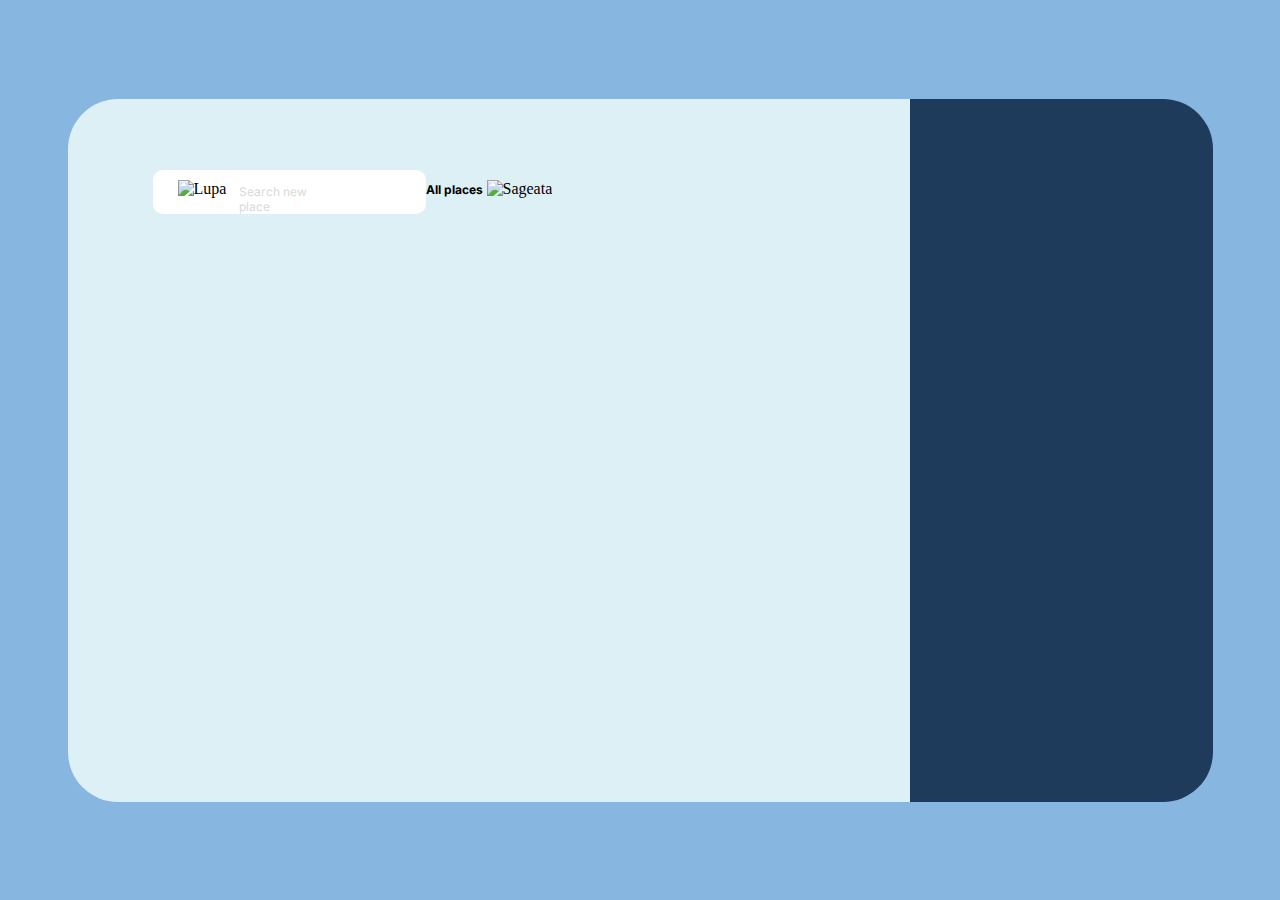
==== index.html @ c31c9fed "removed folder" ====
<!DOCTYPE html>
<html lang="en">
<head>
    <meta charset="UTF-8">
    <meta http-equiv="X-UA-Compatible" content="IE=edge">
    <meta name="viewport" content="width=device-width, initial-scale=1.0">
    <link rel="stylesheet" href="./style.css">
    <title>Wheather App</title>
</head>
<body>


    <div class="background">
        <div class="main">
            <div class="left">
                <div class="Nav">
                 <div class="Placeholder">
                    <img src="resurse/Vector.svg" alt="Lupa" class="Lupa">
                    <p>Search new place</p>

                </div>
                <div class="AP">
                   <p>All places</p> 
                   <img src="resurse/sageata.svg" alt="Sageata">
                </div>
               </div>
                        <!-- <input type="text" placeholder="&nbsp;&nbsp;&nbsp;&nbsp;&nbsp;&nbsp;&nbsp;Search new place"> -->
                <!--<div class="WF">
                    <p>Wheather Forecast</p>
                </div>-->
            </div>

                  
            <div class="right">

            </div>
        </div>
    </div>
</body>
</html>
---- style.css ----
@import url('https://fonts.googleapis.com/css2?family=Inter:wght@200&display=swap');

.background{
    display: flex;
    background-color:#87B6E1 ;
    width:100vw;
    height:100vh;
        justify-content:center;
        align-items: center;

}


body{
    margin:0;
}



.main{
    display: flex;
    width: 1145px;
    height: 703px;
    border-radius: 20px;

}
.right{
    background-color: #1F3B5B;
    flex:0.4;
    border-top-right-radius: 50px;
    border-bottom-right-radius: 50px ;
    
}

.left{
    background-color: #DDF0F5;
    flex:1;
    border-top-left-radius: 50px;
    border-bottom-left-radius: 50px;
    display: flex;
    gap: 24px;
    justify-content: flex-start;
    padding-left: 85px;
    padding-top: 71px;
    

}

  .Placeholder{
    display: flex;  
    background-color: white;
    width: 273px;
    height: 44px;
    border-radius: 10px;
    align-items:center;
    flex-direction: row;
  }

  .Placeholder p{
    font-family: 'Inter';
      width: 101px;
      height: 15px;
      font-size: 12px;
      font-style: normal;
      color: #D9D9D9;
  }

  .Placeholder:hover {
    border: 1px solid #87B6E1;
    
}

.Placeholder img{
    padding-left: 25px;
    padding-right: 13px;
    height: 23px;
}

  /*.Lupa{
   width: 23px;
   height: 23px;
  }*/

.Nav{
    display: flex;
    align-items: baseline;
}

  .AP{
      display: inline;
      height: fit-content;
      display: inline;
      flex-direction: row;
  }

  .AP p{
      display: inline;
    font-family: 'Inter';
      margin: 0;
      font-size: 12px;
      font-weight: 700;
      width: fit-content;
      height: fit-content;
      
  }
  
  .AP img{
    justify-content: flex-end;
    width: 10px;
    height: 5.9px;
  }

  .WF{

    font-style: normal;
    font-weight: 400;
    font-size: 24px;
    line-height: 29px;
  }

  
  @import url('https://fonts.googleapis.com/css2?family=Inter:wght@200&display=swap');
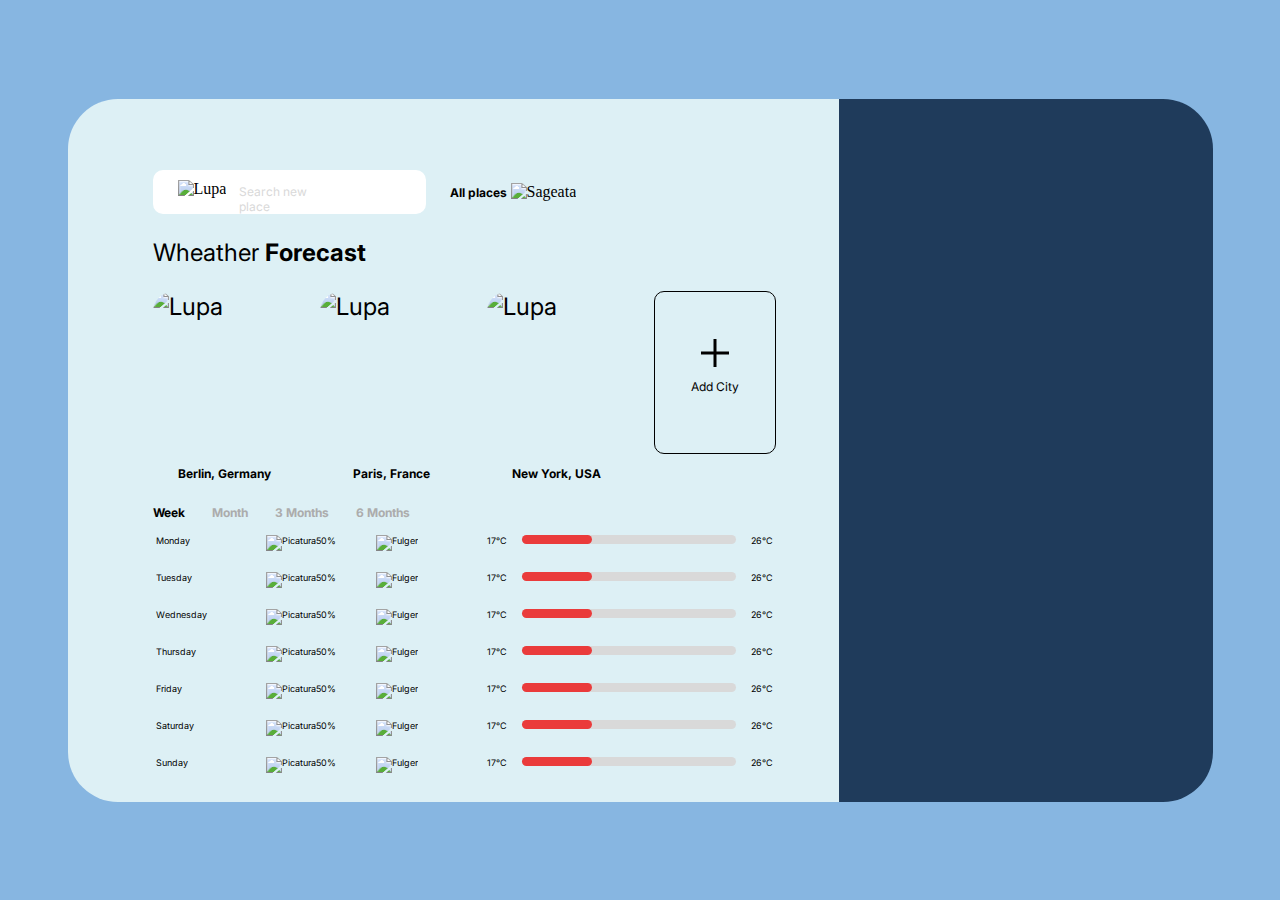
==== commit 919b9e05: "third commit" ====
--- a/index.html
+++ b/index.html
@@ -24,12 +24,187 @@
                    <img src="resurse/sageata.svg" alt="Sageata">
                 </div>
                </div>
-                        <!-- <input type="text" placeholder="&nbsp;&nbsp;&nbsp;&nbsp;&nbsp;&nbsp;&nbsp;Search new place"> -->
-                <!--<div class="WF">
-                    <p>Wheather Forecast</p>
-                </div>-->
+                       
+               <div class="WF">
+                
+                <div>
+                    <p>Wheather <strong>Forecast</strong></p>
+                </div>
+
+                     <div class="Images">
+
+                        <img src="resurse/City.svg" alt="Lupa">
+                        <img src="resurse/City.svg" alt="Lupa">
+                        <img src="resurse/City.svg" alt="Lupa">
+                        <div class="Plus">
+                            <svg width="28" height="28" viewBox="0 0 28 28" fill="none" xmlns="http://www.w3.org/2000/svg">
+                                <path d="M12.5 28V15.5H0V12.5H12.5V0H15.5V12.5H28V15.5H15.5V28H12.5Z" fill="black"/>
+                                </svg>
+                                
+                             <p>Add City</p>
+                       
+                        </div>  
+                     </div>   
+                        
+                        <div class="City">
+                        <p>Berlin, Germany</p>
+                        <p>Paris, France</p>
+                        <p>New York, USA</p>
+                        </div>
+                    
+                </div>
+
+                <div class="Buttons">
+                        <p class="Week">Week</p>
+                        <p>Month</p>
+                        <p>3 Months</p>
+                        <p>6 Months</p>
+                </div>
+
+
+                <div class="Table">
+
+                <table>
+
+                     <tr>
+                        <td>
+                            Monday
+                        </td>
+                        <td class="Picatura">  
+                            <img src="resurse/Picatura.svg" alt="Picatura">
+                            50%
+                        </td>
+                        <td>
+                            <img src="resurse/Fulger.svg" alt="Fulger">
+                        </td> 
+
+                        <td class="grade"> 
+                            17°C
+                            <div class="Rectangle"> <div class="Rectangle2"></div></div>
+                           
+                            26°C
+                        </td>
+                    </tr>
+                    <tr>
+                        <td>
+                            Tuesday
+                        </td>
+                        <td>  
+                            <img src="resurse/Picatura.svg" alt="Picatura">
+                            50%
+                        </td>
+                        <td>
+                            <img src="resurse/Fulger.svg" alt="Fulger">
+                        </td> 
+
+                        <td class="grade"> 
+                            17°C
+                            <div class="Rectangle"> <div class="Rectangle2"></div></div>
+                           
+                            26°C
+                        </td>
+                    </tr>
+                    <tr>
+                        <td>
+                            Wednesday
+                        </td>
+                        <td>  
+                            <img src="resurse/Picatura.svg" alt="Picatura">
+                            50%
+                        </td>
+                        <td>
+                            <img src="resurse/Fulger.svg" alt="Fulger">
+                        </td> 
+
+                        <td class="grade"> 
+                            17°C
+                            <div class="Rectangle"><div class="Rectangle2"></div></div>
+                            
+                            26°C
+                        </td>
+                    </tr>
+                    <tr>
+                        <td>
+                            Thursday
+                        </td>
+                        <td>  
+                            <img src="resurse/Picatura.svg" alt="Picatura">
+                            50%
+                        </td>
+                        <td>
+                            <img src="resurse/Fulger.svg" alt="Fulger">
+                        </td> 
+
+                        <td class="grade"> 
+                            17°C
+                            <div class="Rectangle"><div class="Rectangle2"></div></div>
+                            
+                            26°C
+                        </td>
+                    </tr>
+                    <tr>
+                        <td>
+                           Friday
+                        </td>
+                        <td>  
+                            <img src="resurse/Picatura.svg" alt="Picatura">
+                            50%
+                        </td>
+                        <td>
+                            <img src="resurse/Fulger.svg" alt="Fulger">
+                        </td> 
+
+                        <td class="grade"> 
+                            17°C
+                            <div class="Rectangle"> <div class="Rectangle2"></div></div>
+                           
+                            26°C
+                        </td>
+                    </tr>
+                    <tr>
+                        <td>
+                           Saturday
+                        </td>
+                        <td>  
+                            <img src="resurse/Picatura.svg" alt="Picatura">
+                            50%
+                        </td>
+                        <td>
+                            <img src="resurse/Fulger.svg" alt="Fulger">
+                        </td> 
+
+                        <td class="grade"> 
+                            17°C
+                            <div class="Rectangle"> <div class="Rectangle2"></div></div>
+                           
+                            26°C
+                        </td>
+                    </tr>
+                    <tr>
+                        <td>
+                            Sunday
+                        </td>
+                        <td>  
+                            <img src="resurse/Picatura.svg" alt="Picatura">
+                            50%
+                        </td>
+                        <td>
+                            <img src="resurse/Fulger.svg" alt="Fulger">
+                        </td> 
+
+                        <td class="grade"> 
+                            17°C
+                            <div class="Rectangle"><div class="Rectangle2"></div></div>
+                            
+                            26°C
+                        </td>
+                    </tr>
+                </table>
+
             </div>
-
+            </div>
+
+            
                   
             <div class="right">
 
--- a/style.css
+++ b/style.css
@@ -1,4 +1,6 @@
 @import url('https://fonts.googleapis.com/css2?family=Inter:wght@200&display=swap');
+@import url('https://fonts.googleapis.com/css2?family=Inter:wght@200;700&display=swap');
+@import url('https://fonts.googleapis.com/css2?family=Inter:wght@200;400;700&display=swap');
 
 .background{
     display: flex;
@@ -26,7 +28,7 @@
 }
 .right{
     background-color: #1F3B5B;
-    flex:0.4;
+    flex:0.6;
     border-top-right-radius: 50px;
     border-bottom-right-radius: 50px ;
     
@@ -38,11 +40,12 @@
     border-top-left-radius: 50px;
     border-bottom-left-radius: 50px;
     display: flex;
-    gap: 24px;
-    justify-content: flex-start;
+    
     padding-left: 85px;
     padding-top: 71px;
-    
+    padding-right: 63px;
+    flex-direction:column;
+    column-gap: 27px;
 
 }
 
@@ -66,8 +69,8 @@
   }
 
   .Placeholder:hover {
+
     border: 1px solid #87B6E1;
-    
 }
 
 .Placeholder img{
@@ -83,42 +86,186 @@
 
 .Nav{
     display: flex;
-    align-items: baseline;
+    align-items: center;
+    height: fit-content;
+    width: fit-content;
 }
 
   .AP{
-      display: inline;
+    display:flex;
+    justify-content: center;
       height: fit-content;
       display: inline;
-      flex-direction: row;
+      padding-left: 24px;
   }
 
   .AP p{
-      display: inline;
-    font-family: 'Inter';
+    display: inline;
+      font-family: 'Inter';
       margin: 0;
       font-size: 12px;
-      font-weight: 700;
+      font-weight: bold;
       width: fit-content;
       height: fit-content;
-      
+  
   }
   
   .AP img{
-    justify-content: flex-end;
     width: 10px;
     height: 5.9px;
   }
 
   .WF{
-
+    font-family: 'Inter';
     font-style: normal;
     font-weight: 400;
     font-size: 24px;
-    line-height: 29px;
-  }
-
-  
-  @import url('https://fonts.googleapis.com/css2?family=Inter:wght@200&display=swap');
-
-  +    
+  }
+
+.Images{
+  display:flex;
+  justify-content:space-between;
+  align-items: center;
+}
+
+  .Images img{
+    width:140px;
+    height:161px;
+    border-radius:20px;
+  }
+
+  .Images img:hover{
+    transform:scale(1.1);
+    cursor:pointer;
+  }
+
+.Plus{
+  display: flex;
+  align-items:center;
+  justify-content: center;
+  flex-flow: column wrap;
+  width: 120px;
+  height:161px; 
+  border: 1px solid black;
+  border-radius: 10px;
+
+}
+
+.Plus img{
+  height:28px;
+  width: 28px;
+}
+
+.Plus p{
+  font-family: 'Inter';
+  font-size: 12px;
+}
+
+.Plus:hover {
+  border-color: #6ea7e8;
+  color: #6ea7e8;
+  cursor:pointer;
+ 
+}
+
+.Plus:hover svg path {
+  fill: #6ea7e8;
+}
+
+.City{
+  display:flex;
+  justify-content: space-between;
+  font-size: 12px;
+  font-weight:700;
+  padding-left:25px;
+  padding-right: 175px;
+  
+}
+
+
+
+
+.Buttons{
+  display:flex;
+  font-family:'Inter';
+  font-size:12px;
+  gap:27px;
+  font-weight: 700;color:#ACACAC;
+  margin: 0px;
+}
+
+.Buttons p:hover{
+  color:black;
+  cursor:pointer;
+}
+
+.Buttons p:nth-of-type(1) {
+  color: black;
+  font-weight: 700;
+  
+}
+.Buttons p:hover .Week{
+  color:red;
+  }
+  
+/* .Table td{
+  padding:0px;
+  width:fit-content;
+
+} */
+
+.Table{
+  font-family: 'Inter';
+  font-size: 9px;
+  padding: 0px;
+  max-height: 262px;
+  display: flex;
+  flex-direction: column;
+}
+
+.Table tr{
+  display:flex;
+  flex-direction: row;
+  padding: 0px;
+  font-weight:400 ;
+  margin-bottom: 19px;
+  justify-content: space-between;
+  
+}
+
+.Table td{
+flex:1;
+display:flex;
+}
+
+
+
+.Picatura{
+  width: fit-content; 
+}
+
+.Rectangle{
+ 
+  width: 214px;
+height: 9px;
+background: #D9D9D9;
+border-radius: 20px;
+}
+
+.Rectangle2{
+  display: flex;
+  align-self  :center;
+  left:670px; 
+  width: 70px;
+  height: 9px;
+  background: #EA3B3B;
+  border-radius: 20px;
+  
+
+}
+
+.grade{
+  display: flex;
+  gap:15px;
+}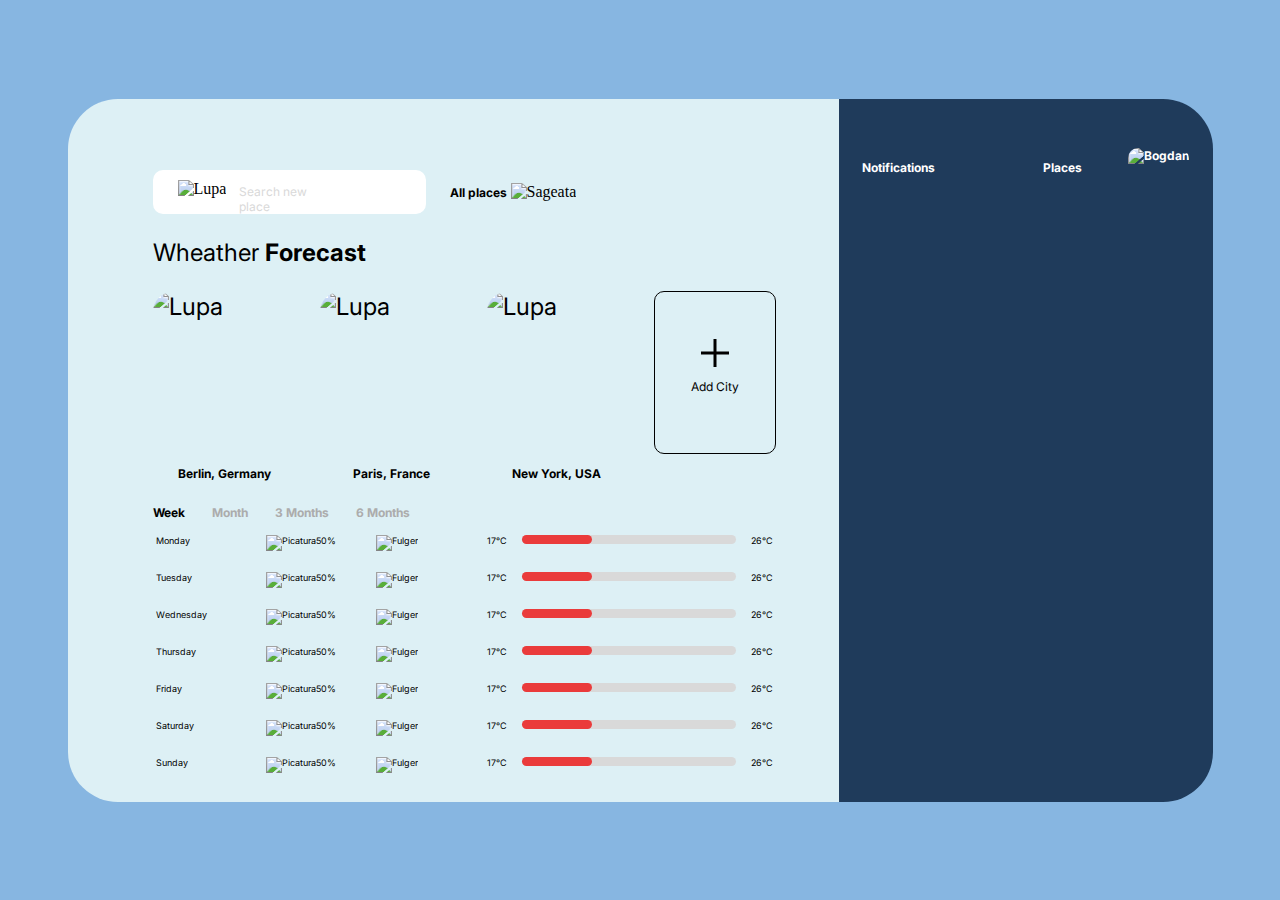
==== commit 3769b9c8: "title" ====
--- a/index.html
+++ b/index.html
@@ -208,6 +208,13 @@
                   
             <div class="right">
 
+               <div class="Profile">
+                <p>Notifications</p>
+                <p class="text2"></p>
+                <p>Places</p>
+                <img src="resurse/Skype_Picture_2022_06_14T11_49_30_889Z 1.svg" alt="Bogdan">
+               </div>
+
             </div>
         </div>
     </div>
--- a/style.css
+++ b/style.css
@@ -268,4 +268,34 @@
 .grade{
   display: flex;
   gap:15px;
+}
+
+.Profile{
+  display:flex;
+  justify-content: Space-around;
+  font-family: 'Inter';
+  font-weight: 700;
+  font-size: 12px;
+  color:rgb(255, 255, 255);
+  margin-top:49px;
+}
+
+.Profile img{
+  border-radius: 10px;
+}
+
+.Profile img:hover{
+  transform:scale(1.1);
+  cursor:pointer;
+}
+
+.text2 {
+  margin: 0;
+  display: flex;
+  justify-content: center;
+  background-color: red;
+  border-radius: 20%;
+  padding: 0 2%;
+  flex-wrap: nowrap;
+  height: fit-content;
 }